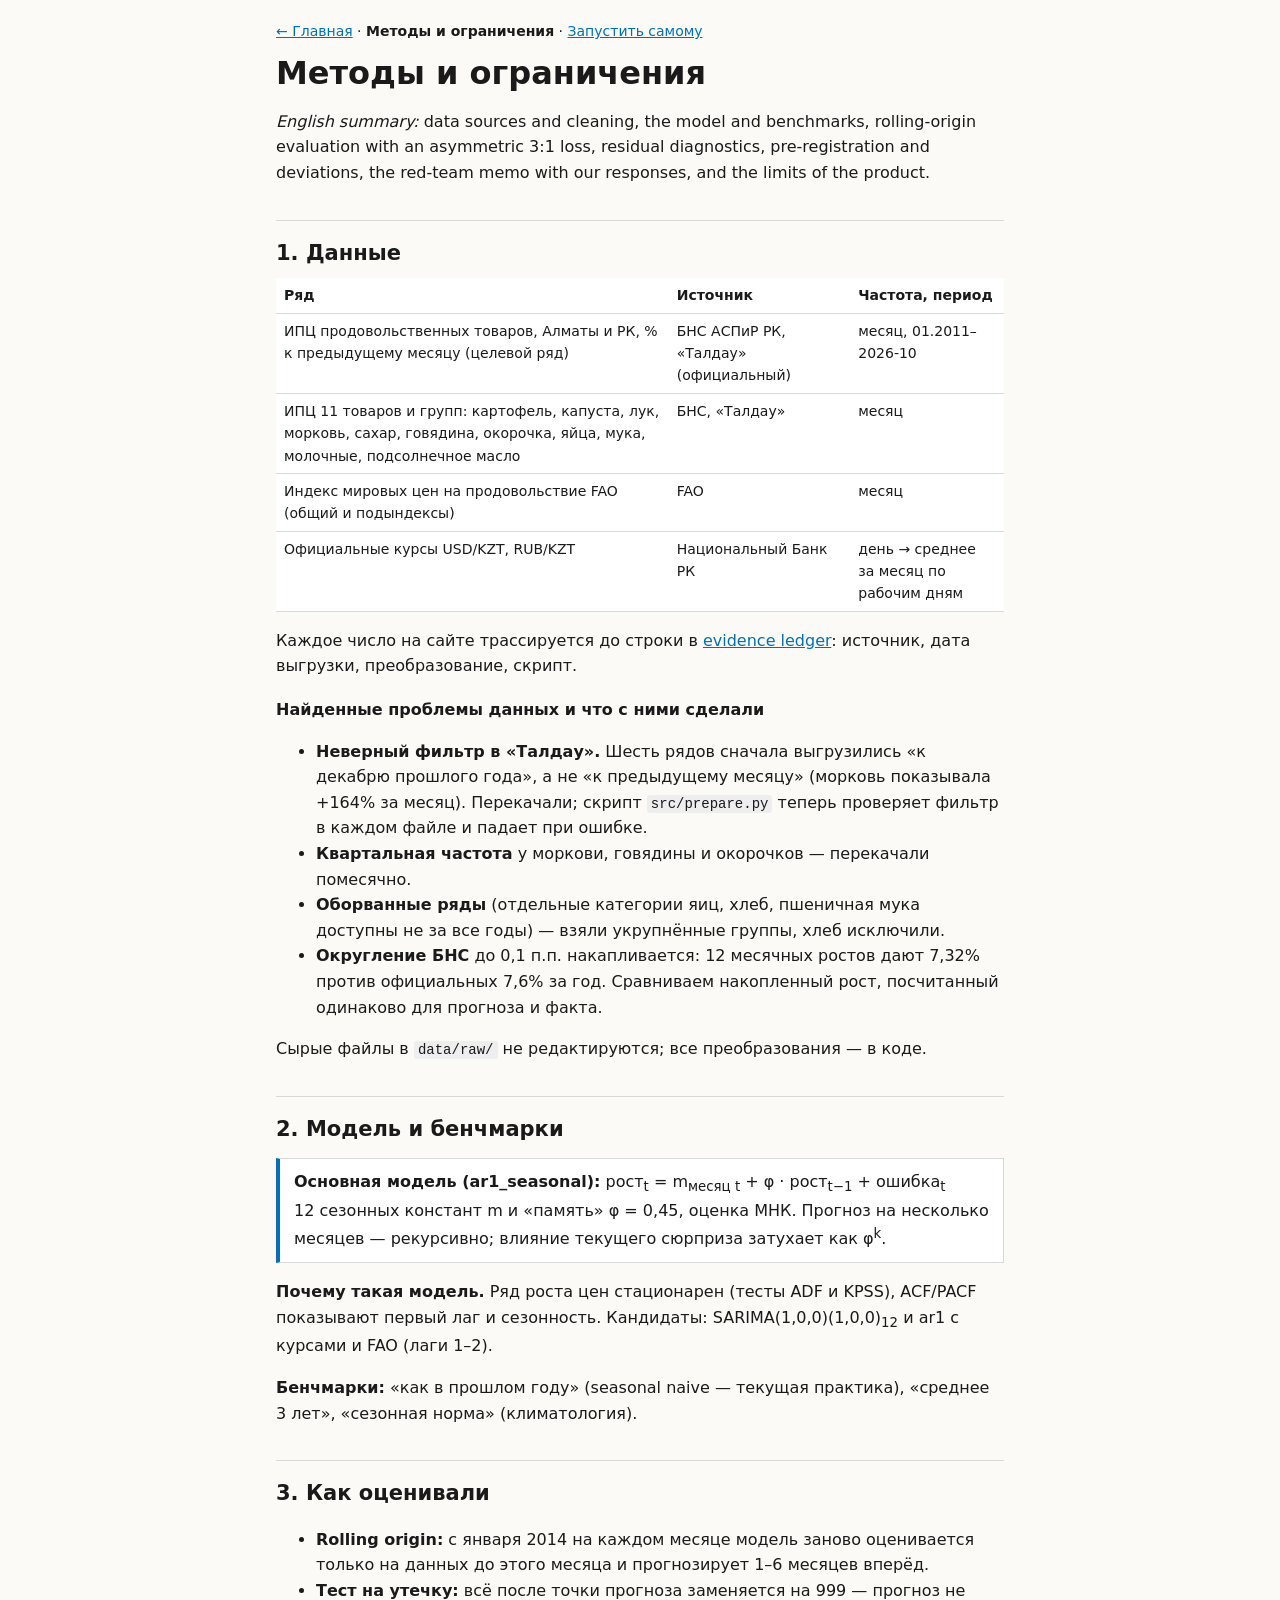
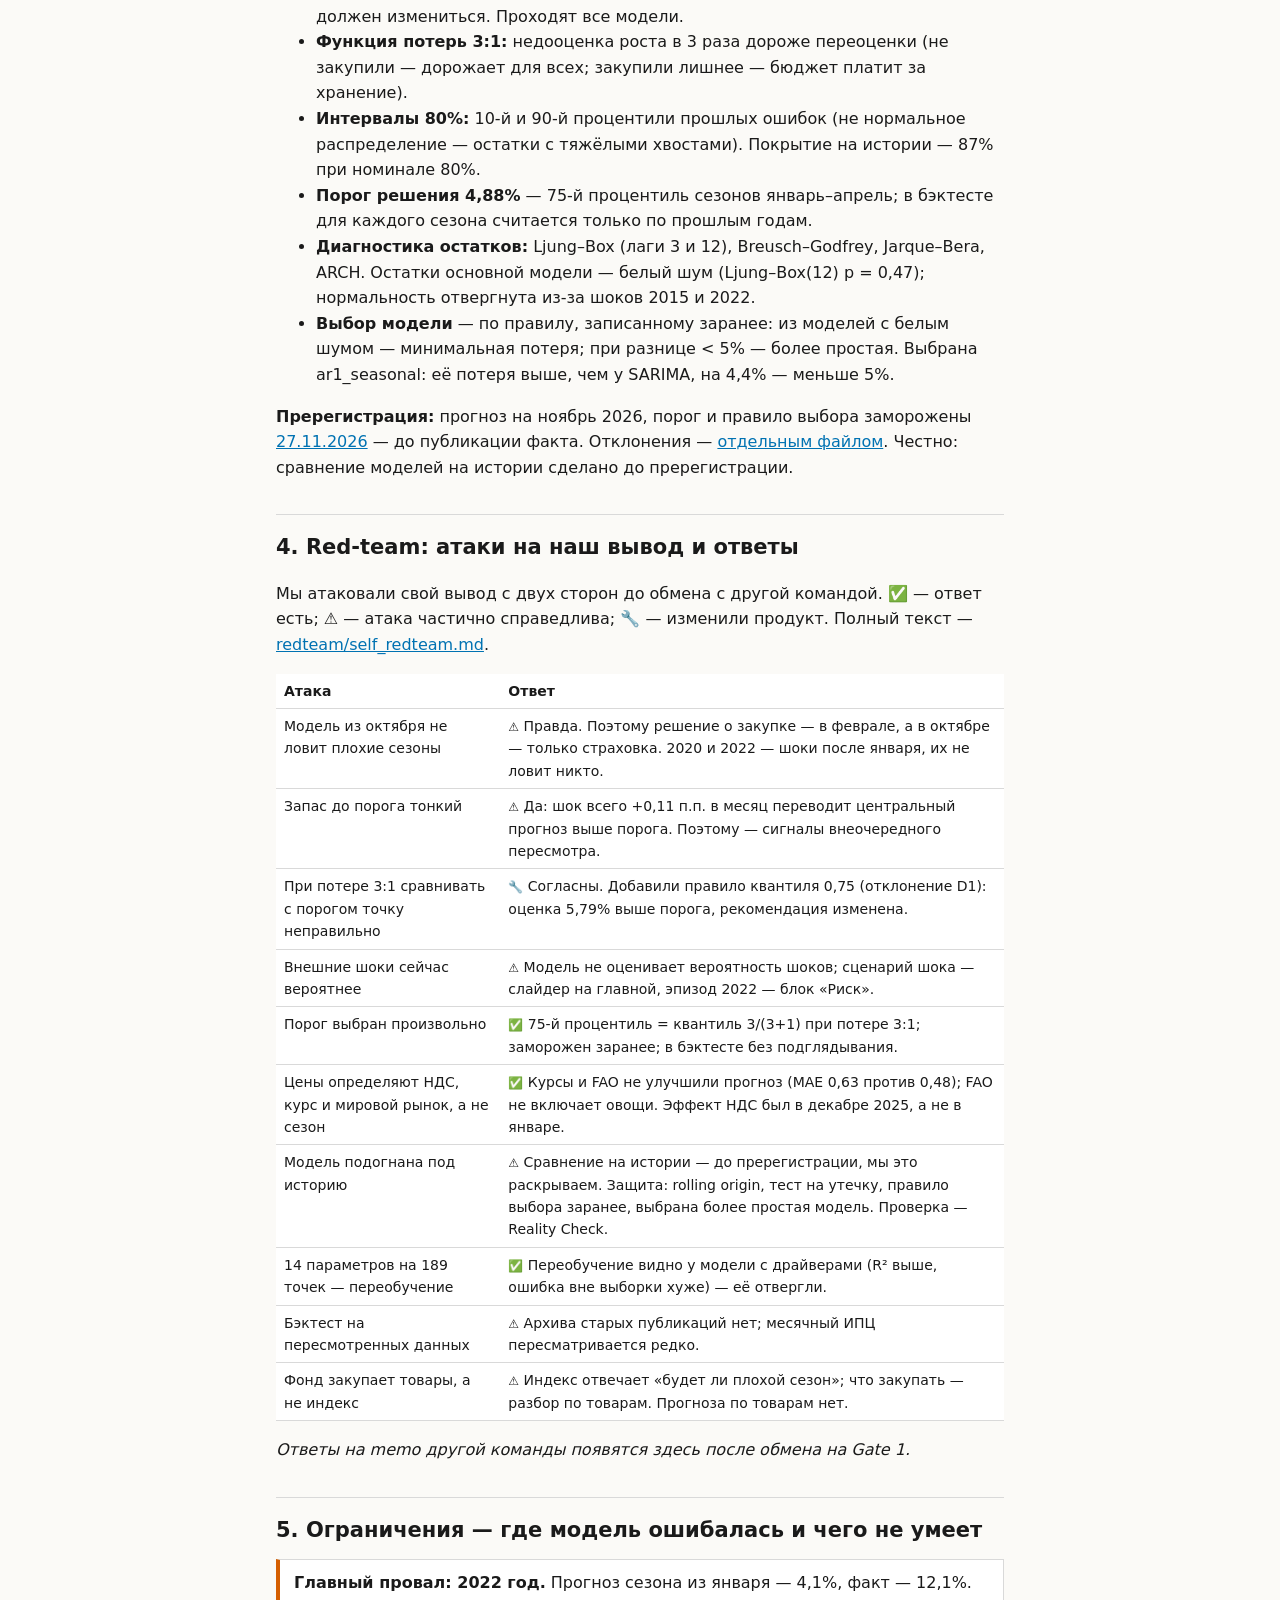
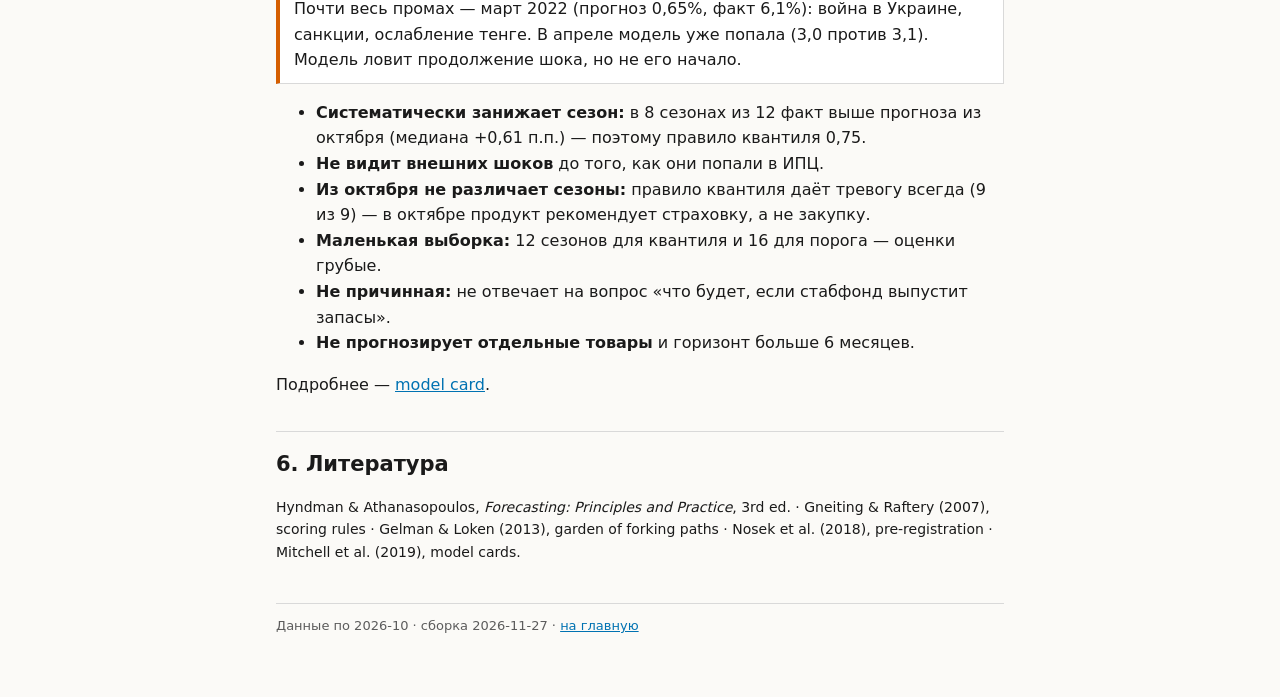
==== site/methods.html @ addb27a6 "Step 20: Methods & limits, Run it yourself, red-team responses on site" ====
<!DOCTYPE html>
<html lang="ru">
<head>
<meta charset="utf-8">
<meta name="viewport" content="width=device-width, initial-scale=1">
<title>Методы и ограничения — The Decision Desk</title>
<style>
  :root{--ink:#1a1a1a;--muted:#5c5c5c;--line:#d9d9d9;--bg:#fbfaf7;--card:#fff;--blue:#0072B2;--orange:#D55E00;--green:#009E73}
  *{box-sizing:border-box}
  body{margin:0;font:16px/1.6 system-ui,-apple-system,"Segoe UI",Roboto,sans-serif;color:var(--ink);background:var(--bg)}
  main{max-width:760px;margin:0 auto;padding:20px 16px 60px}
  nav{font-size:14px;margin-bottom:12px}
  h1{font-size:clamp(24px,5vw,32px);line-height:1.2;margin:6px 0 12px}
  h2{font-size:21px;margin:34px 0 8px;border-top:1px solid var(--line);padding-top:16px}
  h3{font-size:16px;margin:18px 0 4px}
  code{background:#eee;padding:1px 4px;border-radius:3px;font-size:14px}
  .box{background:var(--card);border:1px solid var(--line);border-left:4px solid var(--blue);padding:10px 14px;margin:12px 0}
  .warn{border-left-color:var(--orange)}
  table{border-collapse:collapse;width:100%;font-size:14px;background:var(--card)}
  th,td{border-bottom:1px solid var(--line);padding:6px 8px;text-align:left;vertical-align:top}
  .tblwrap{overflow-x:auto}
  .tag{font-size:12px;font-weight:700;white-space:nowrap}
  a{color:var(--blue)}
  footer{margin-top:40px;border-top:1px solid var(--line);padding-top:12px;font-size:13px;color:var(--muted)}
</style>
</head>
<body>
<main>
<nav><a href="index.html">← Главная</a> · <b>Методы и ограничения</b> · <a href="run.html">Запустить самому</a></nav>
<h1>Методы и ограничения</h1>
<p><i>English summary:</i> data sources and cleaning, the model and benchmarks, rolling-origin evaluation with an asymmetric 3:1 loss, residual diagnostics, pre-registration and deviations, the red-team memo with our responses, and the limits of the product.</p>

<h2>1. Данные</h2>
<div class="tblwrap"><table>
<thead><tr><th>Ряд</th><th>Источник</th><th>Частота, период</th></tr></thead>
<tbody>
<tr><td>ИПЦ продовольственных товаров, Алматы и РК, % к предыдущему месяцу (целевой ряд)</td><td>БНС АСПиР РК, «Талдау» (официальный)</td><td>месяц, 01.2011–<span class="thru">…</span></td></tr>
<tr><td>ИПЦ 11 товаров и групп: картофель, капуста, лук, морковь, сахар, говядина, окорочка, яйца, мука, молочные, подсолнечное масло</td><td>БНС, «Талдау»</td><td>месяц</td></tr>
<tr><td>Индекс мировых цен на продовольствие FAO (общий и подындексы)</td><td>FAO</td><td>месяц</td></tr>
<tr><td>Официальные курсы USD/KZT, RUB/KZT</td><td>Национальный Банк РК</td><td>день → среднее за месяц по рабочим дням</td></tr>
</tbody></table></div>
<p>Каждое число на сайте трассируется до строки в <a href="https://github.com/tasmagambetovamaira-commits/food-risk-almaty/blob/main/ledger/evidence_ledger.csv">evidence ledger</a>: источник, дата выгрузки, преобразование, скрипт.</p>
<h3>Найденные проблемы данных и что с ними сделали</h3>
<ul>
<li><b>Неверный фильтр в «Талдау».</b> Шесть рядов сначала выгрузились «к декабрю прошлого года», а не «к предыдущему месяцу» (морковь показывала +164% за месяц). Перекачали; скрипт <code>src/prepare.py</code> теперь проверяет фильтр в каждом файле и падает при ошибке.</li>
<li><b>Квартальная частота</b> у моркови, говядины и окорочков — перекачали помесячно.</li>
<li><b>Оборванные ряды</b> (отдельные категории яиц, хлеб, пшеничная мука доступны не за все годы) — взяли укрупнённые группы, хлеб исключили.</li>
<li><b>Округление БНС</b> до 0,1 п.п. накапливается: 12 месячных ростов дают 7,32% против официальных 7,6% за год. Сравниваем накопленный рост, посчитанный одинаково для прогноза и факта.</li>
</ul>
<p>Сырые файлы в <code>data/raw/</code> не редактируются; все преобразования — в коде.</p>

<h2>2. Модель и бенчмарки</h2>
<div class="box">
<b>Основная модель (ar1_seasonal):</b> рост<sub>t</sub> = m<sub>месяц t</sub> + φ · рост<sub>t−1</sub> + ошибка<sub>t</sub><br>
12 сезонных констант m и «память» φ = <span id="phi">…</span>, оценка МНК. Прогноз на несколько месяцев — рекурсивно; влияние текущего сюрприза затухает как φ<sup>k</sup>.
</div>
<p><b>Почему такая модель.</b> Ряд роста цен стационарен (тесты ADF и KPSS), ACF/PACF показывают первый лаг и сезонность. Кандидаты: SARIMA(1,0,0)(1,0,0)<sub>12</sub> и ar1 с курсами и FAO (лаги 1–2).</p>
<p><b>Бенчмарки:</b> «как в прошлом году» (seasonal naive — текущая практика), «среднее 3 лет», «сезонная норма» (климатология).</p>

<h2>3. Как оценивали</h2>
<ul>
<li><b>Rolling origin:</b> с января 2014 на каждом месяце модель заново оценивается только на данных до этого месяца и прогнозирует 1–6 месяцев вперёд.</li>
<li><b>Тест на утечку:</b> всё после точки прогноза заменяется на 999 — прогноз не должен измениться. Проходят все модели.</li>
<li><b>Функция потерь 3:1:</b> недооценка роста в 3 раза дороже переоценки (не закупили — дорожает для всех; закупили лишнее — бюджет платит за хранение).</li>
<li><b>Интервалы 80%:</b> 10-й и 90-й процентили прошлых ошибок (не нормальное распределение — остатки с тяжёлыми хвостами). Покрытие на истории — <span id="cov">…</span>.</li>
<li><b>Порог решения 4,88%</b> — 75-й процентиль сезонов январь–апрель; в бэктесте для каждого сезона считается только по прошлым годам.</li>
<li><b>Диагностика остатков:</b> Ljung–Box (лаги 3 и 12), Breusch–Godfrey, Jarque–Bera, ARCH. Остатки основной модели — белый шум (Ljung–Box(12) p = 0,47); нормальность отвергнута из-за шоков 2015 и 2022.</li>
<li><b>Выбор модели</b> — по правилу, записанному заранее: из моделей с белым шумом — минимальная потеря; при разнице &lt; 5% — более простая. Выбрана ar1_seasonal: её потеря выше, чем у SARIMA, на 4,4% — меньше 5%.</li>
</ul>
<p><b>Пререгистрация:</b> прогноз на ноябрь 2026, порог и правило выбора заморожены <a href="https://github.com/tasmagambetovamaira-commits/food-risk-almaty/blob/main/prereg/prereg.md">27.11.2026</a> — до публикации факта. Отклонения — <a href="https://github.com/tasmagambetovamaira-commits/food-risk-almaty/blob/main/prereg/deviations.md">отдельным файлом</a>. Честно: сравнение моделей на истории сделано до пререгистрации.</p>

<h2>4. Red-team: атаки на наш вывод и ответы</h2>
<p>Мы атаковали свой вывод с двух сторон до обмена с другой командой. ✅ — ответ есть; ⚠️ — атака частично справедлива; 🔧 — изменили продукт. Полный текст — <a href="https://github.com/tasmagambetovamaira-commits/food-risk-almaty/blob/main/redteam/self_redteam.md">redteam/self_redteam.md</a>.</p>
<div class="tblwrap"><table>
<thead><tr><th>Атака</th><th>Ответ</th></tr></thead>
<tbody>
<tr><td>Модель из октября не ловит плохие сезоны</td><td><span class="tag">⚠️</span> Правда. Поэтому решение о закупке — в феврале, а в октябре — только страховка. 2020 и 2022 — шоки после января, их не ловит никто.</td></tr>
<tr><td>Запас до порога тонкий</td><td><span class="tag">⚠️</span> Да: шок всего +0,11 п.п. в месяц переводит центральный прогноз выше порога. Поэтому — сигналы внеочередного пересмотра.</td></tr>
<tr><td>При потере 3:1 сравнивать с порогом точку неправильно</td><td><span class="tag">🔧</span> Согласны. Добавили правило квантиля 0,75 (отклонение D1): оценка <span id="q75">…</span> выше порога, рекомендация изменена.</td></tr>
<tr><td>Внешние шоки сейчас вероятнее</td><td><span class="tag">⚠️</span> Модель не оценивает вероятность шоков; сценарий шока — слайдер на главной, эпизод 2022 — блок «Риск».</td></tr>
<tr><td>Порог выбран произвольно</td><td><span class="tag">✅</span> 75-й процентиль = квантиль 3/(3+1) при потере 3:1; заморожен заранее; в бэктесте без подглядывания.</td></tr>
<tr><td>Цены определяют НДС, курс и мировой рынок, а не сезон</td><td><span class="tag">✅</span> Курсы и FAO не улучшили прогноз (MAE 0,63 против 0,48); FAO не включает овощи. Эффект НДС был в декабре 2025, а не в январе.</td></tr>
<tr><td>Модель подогнана под историю</td><td><span class="tag">⚠️</span> Сравнение на истории — до пререгистрации, мы это раскрываем. Защита: rolling origin, тест на утечку, правило выбора заранее, выбрана более простая модель. Проверка — Reality Check.</td></tr>
<tr><td>14 параметров на 189 точек — переобучение</td><td><span class="tag">✅</span> Переобучение видно у модели с драйверами (R² выше, ошибка вне выборки хуже) — её отвергли.</td></tr>
<tr><td>Бэктест на пересмотренных данных</td><td><span class="tag">⚠️</span> Архива старых публикаций нет; месячный ИПЦ пересматривается редко.</td></tr>
<tr><td>Фонд закупает товары, а не индекс</td><td><span class="tag">⚠️</span> Индекс отвечает «будет ли плохой сезон»; что закупать — разбор по товарам. Прогноза по товарам нет.</td></tr>
</tbody></table></div>
<p id="rtOther"><i>Ответы на memo другой команды появятся здесь после обмена на Gate 1.</i></p>

<h2>5. Ограничения — где модель ошибалась и чего не умеет</h2>
<div class="box warn">
<b>Главный провал: 2022 год.</b> Прогноз сезона из января — 4,1%, факт — 12,1%. Почти весь промах — март 2022 (прогноз 0,65%, факт 6,1%): война в Украине, санкции, ослабление тенге. В апреле модель уже попала (3,0 против 3,1). Модель ловит продолжение шока, но не его начало.
</div>
<ul>
<li><b>Систематически занижает сезон:</b> в 8 сезонах из 12 факт выше прогноза из октября (медиана +0,61 п.п.) — поэтому правило квантиля 0,75.</li>
<li><b>Не видит внешних шоков</b> до того, как они попали в ИПЦ.</li>
<li><b>Из октября не различает сезоны:</b> правило квантиля даёт тревогу всегда (9 из 9) — в октябре продукт рекомендует страховку, а не закупку.</li>
<li><b>Маленькая выборка:</b> 12 сезонов для квантиля и 16 для порога — оценки грубые.</li>
<li><b>Не причинная:</b> не отвечает на вопрос «что будет, если стабфонд выпустит запасы».</li>
<li><b>Не прогнозирует отдельные товары</b> и горизонт больше 6 месяцев.</li>
</ul>
<p>Подробнее — <a href="https://github.com/tasmagambetovamaira-commits/food-risk-almaty/blob/main/model/model_card.md">model card</a>.</p>

<h2>6. Литература</h2>
<p style="font-size:14px">Hyndman & Athanasopoulos, <i>Forecasting: Principles and Practice</i>, 3rd ed. · Gneiting & Raftery (2007), scoring rules · Gelman & Loken (2013), garden of forking paths · Nosek et al. (2018), pre-registration · Mitchell et al. (2019), model cards.</p>

<footer>Данные по <span class="thru">…</span> · сборка <span id="built">…</span> · <a href="index.html">на главную</a></footer>
</main>
<script src="artifact.js"></script>
<script>
const f = (x, d=2) => x.toFixed(d).replace(".", ",");
const load = window.ARTIFACT ? Promise.resolve(window.ARTIFACT) : fetch("../model/artifact.json").then(r => r.json());
load.then(A => {
  document.querySelectorAll(".thru").forEach(e => e.textContent = A.meta.data_through);
  document.getElementById("built").textContent = A.meta.built;
  document.getElementById("phi").textContent = f(A.model.phi);
  document.getElementById("q75").textContent = f(A.decision.janapr_q75) + "%";
  const q = A.quality_h1.find(m => m.model === "ar1_seasonal");
  document.getElementById("cov").textContent = f(q.coverage80 * 100, 0) + "% при номинале 80%";
}).catch(() => {});
</script>
</body>
</html>
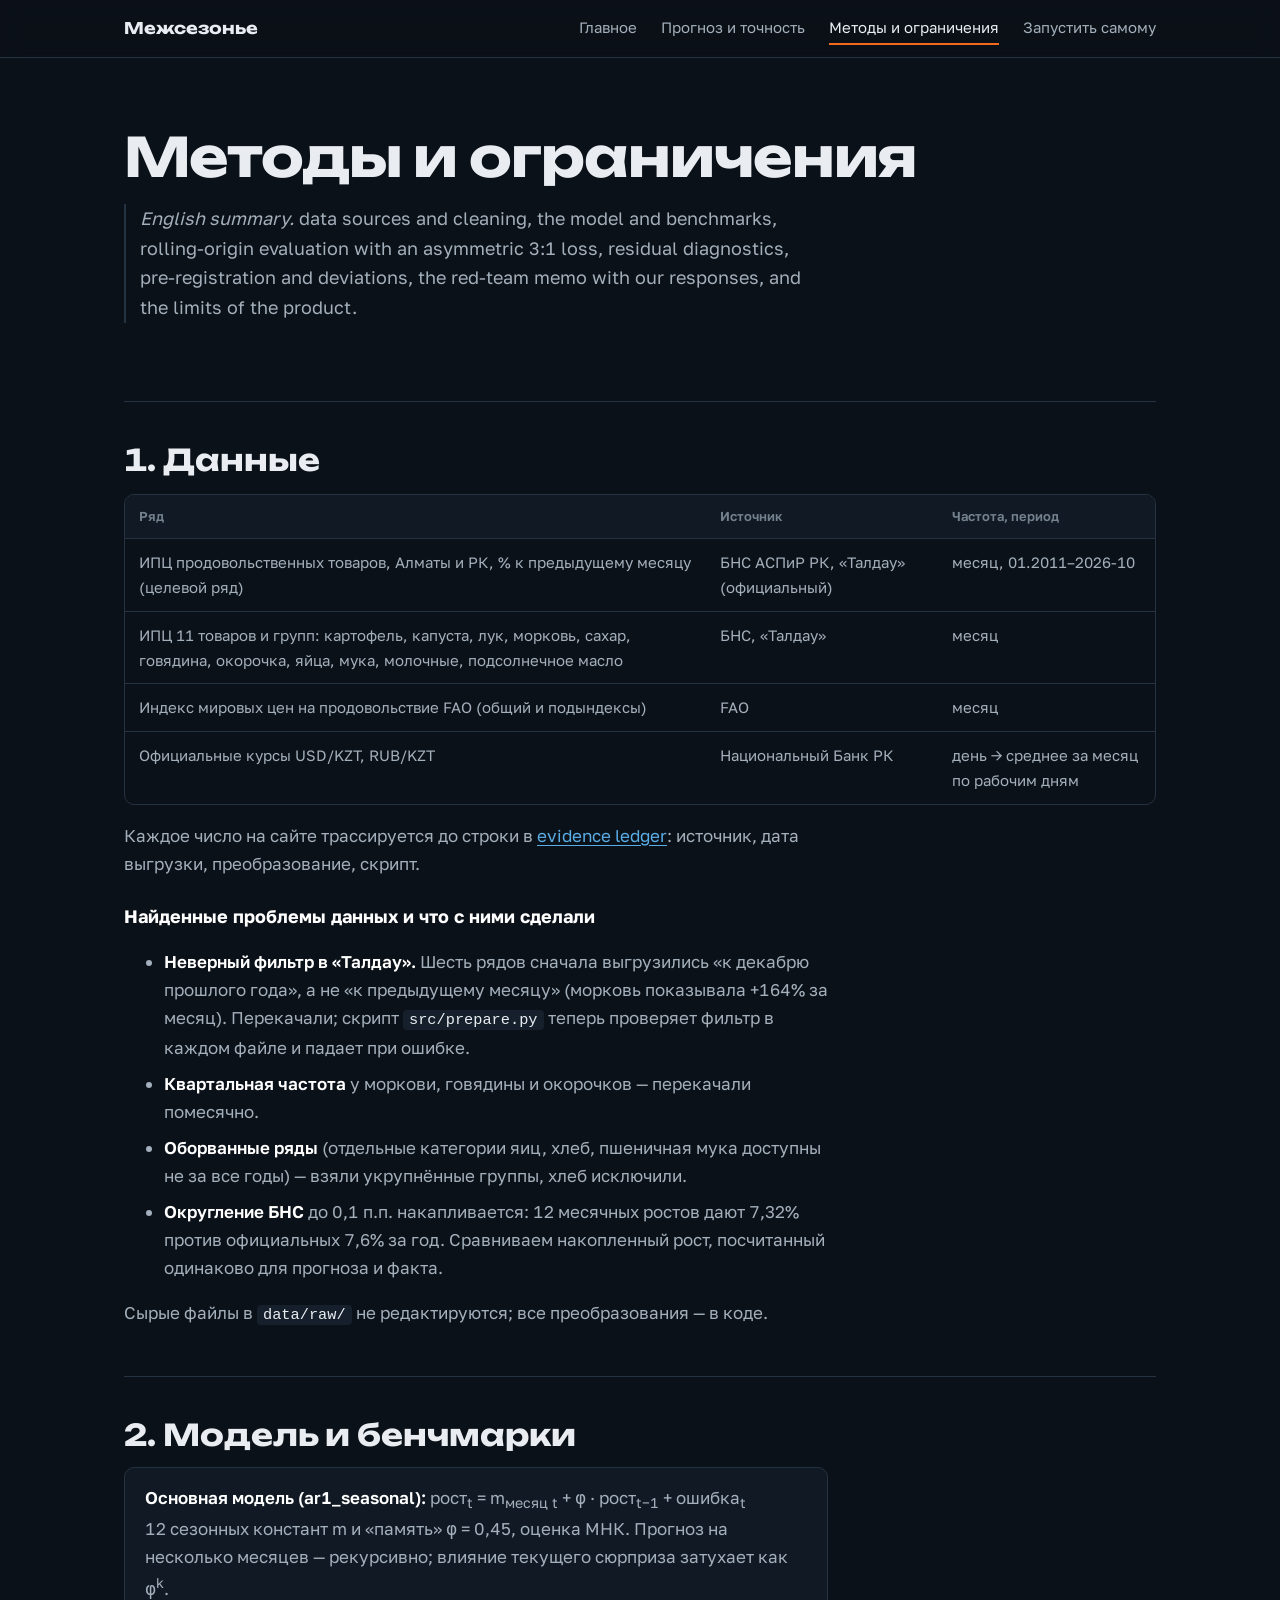
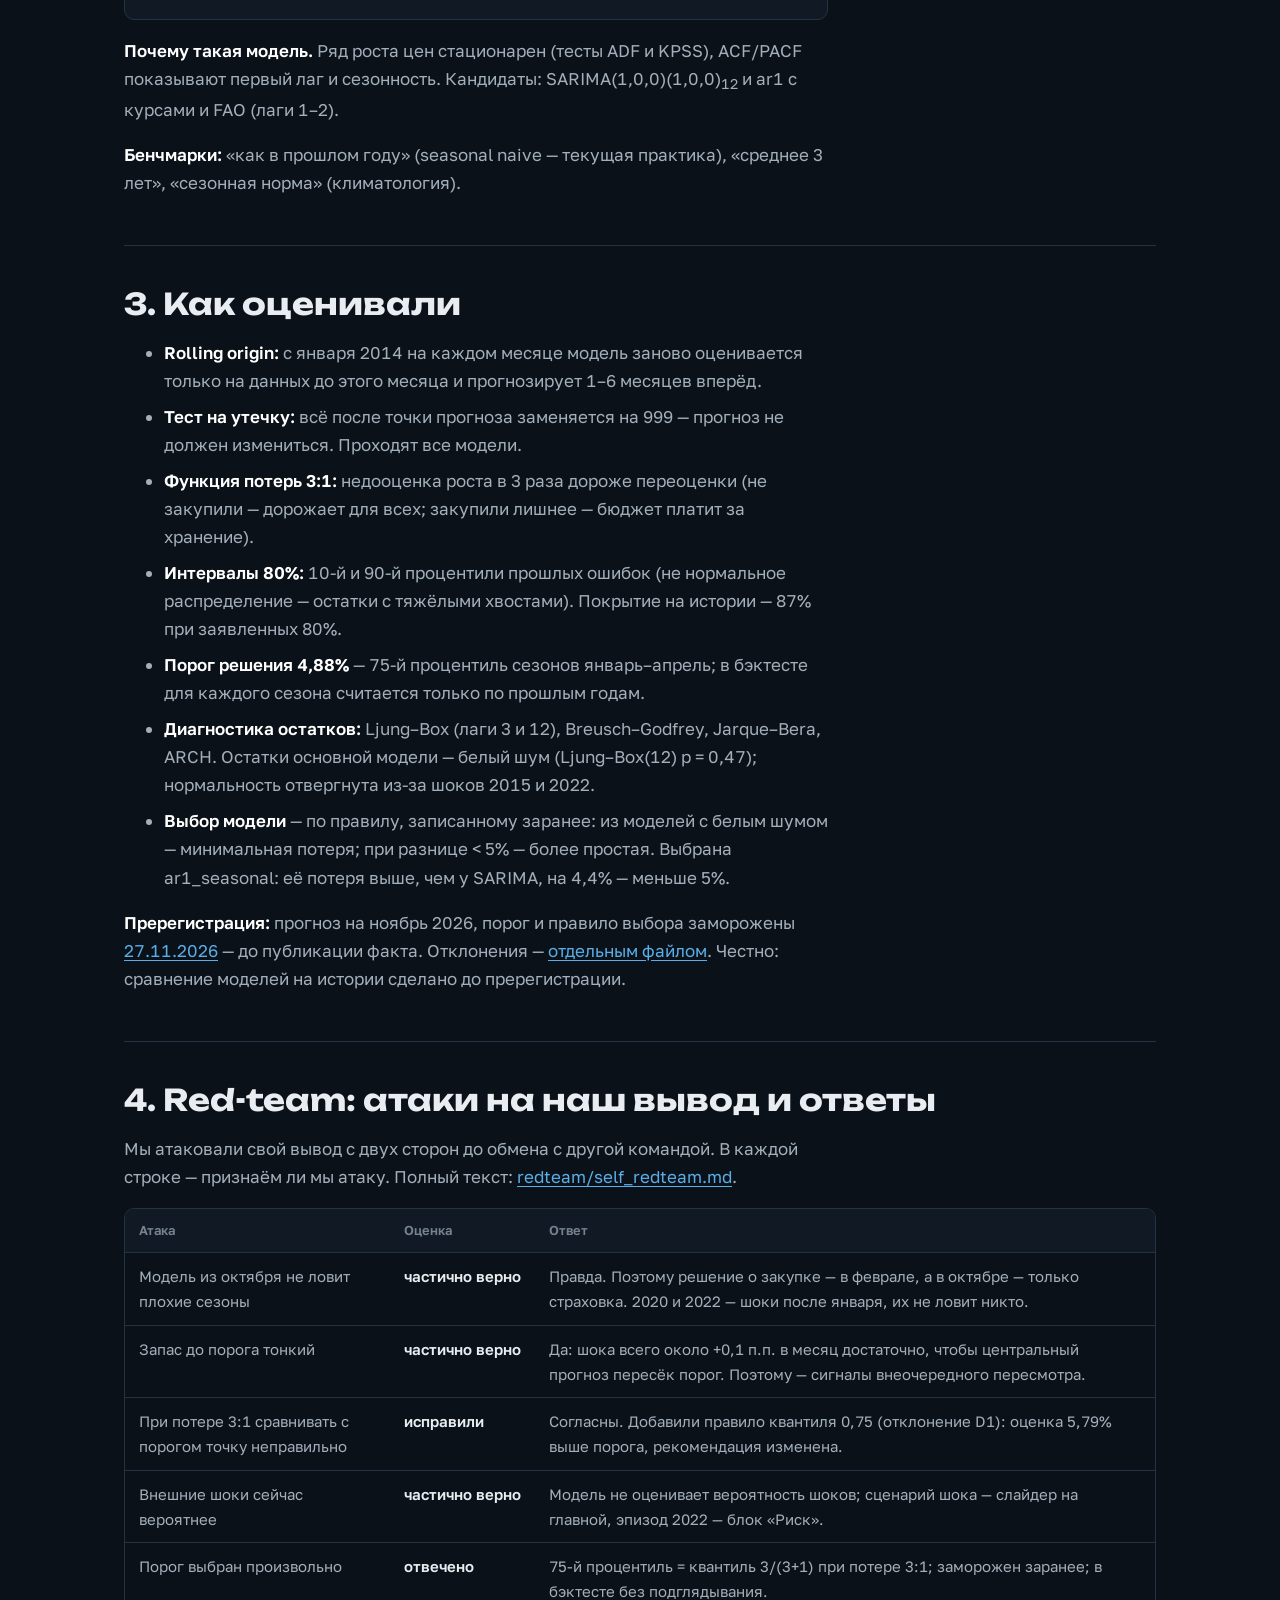
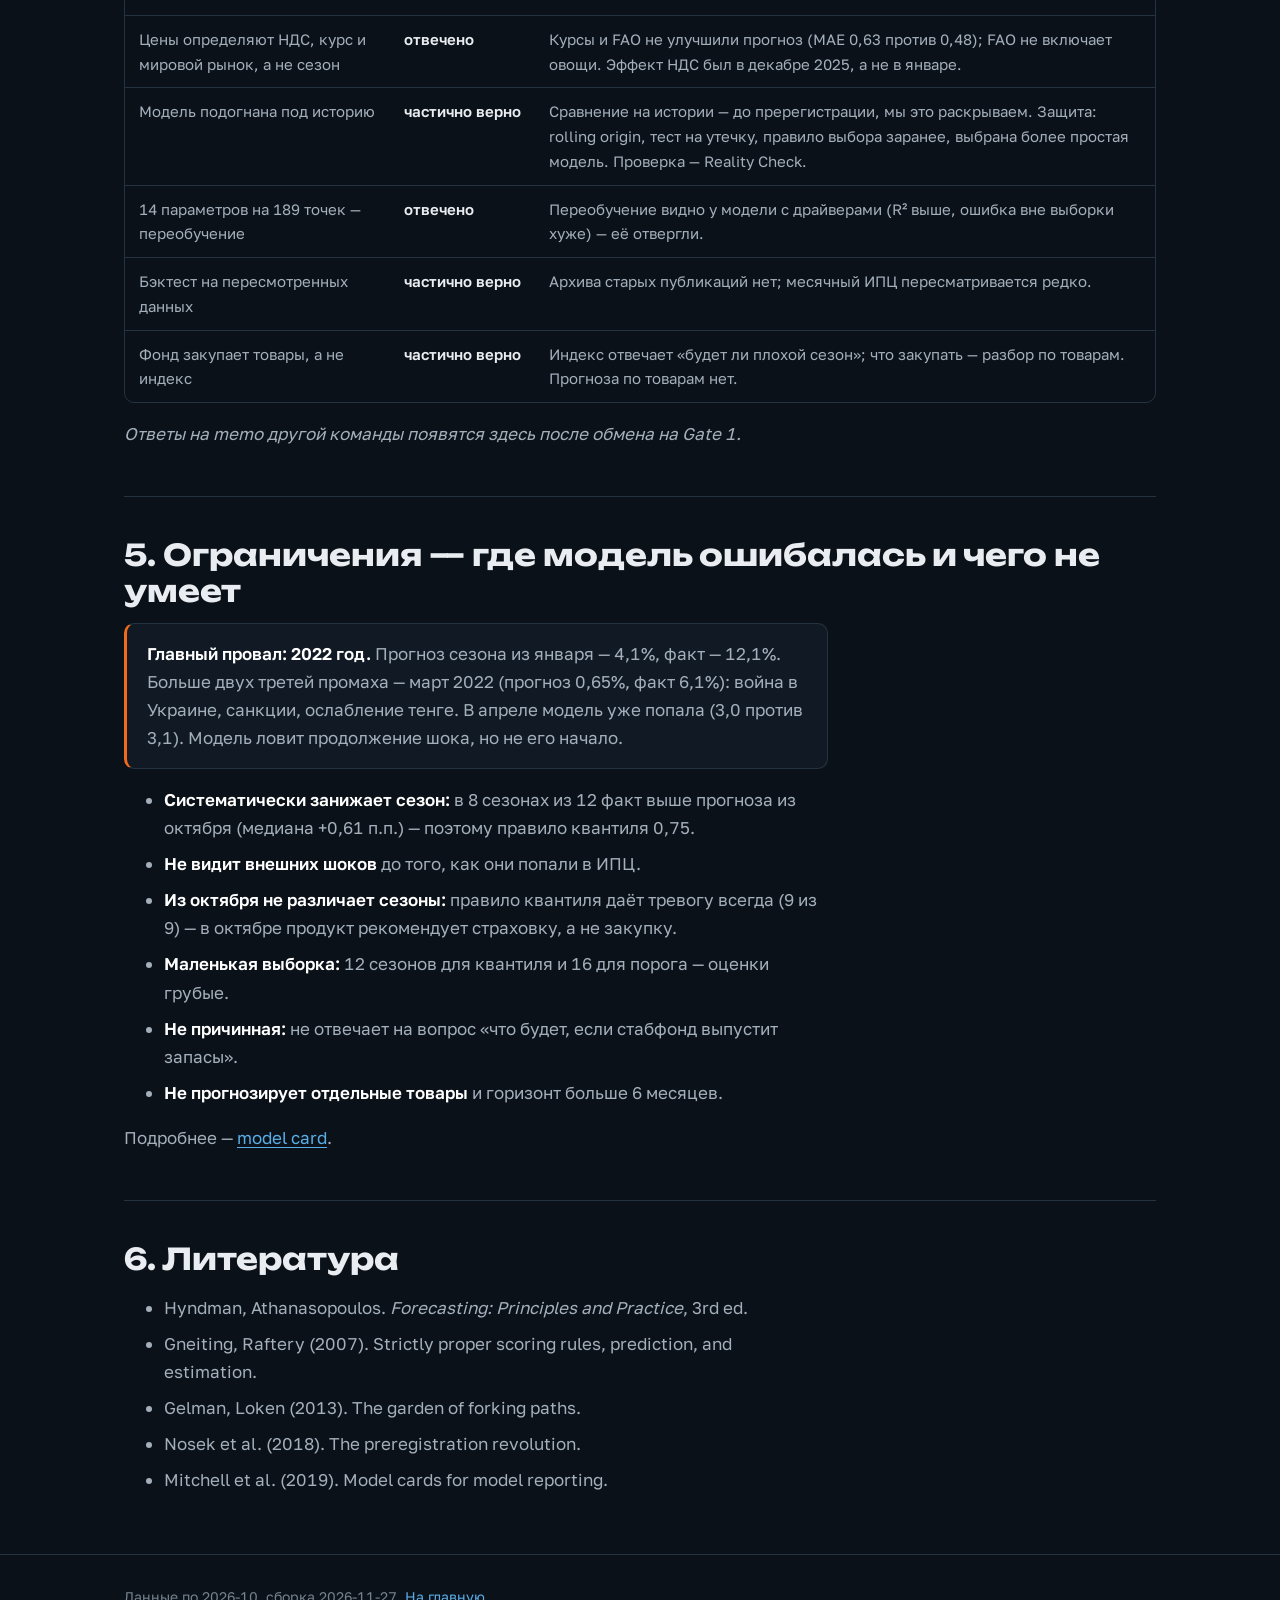
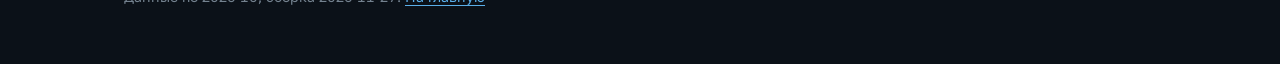
==== commit e145883d: "Site redesign: dark cinematic style, sticky scrollytelling chart" ====
--- a/site/methods.html
+++ b/site/methods.html
@@ -3,35 +3,28 @@
 <head>
 <meta charset="utf-8">
 <meta name="viewport" content="width=device-width, initial-scale=1">
-<title>Методы и ограничения — The Decision Desk</title>
-<style>
-  :root{--ink:#1a1a1a;--muted:#5c5c5c;--line:#d9d9d9;--bg:#fbfaf7;--card:#fff;--blue:#0072B2;--orange:#D55E00;--green:#009E73}
-  *{box-sizing:border-box}
-  body{margin:0;font:16px/1.6 system-ui,-apple-system,"Segoe UI",Roboto,sans-serif;color:var(--ink);background:var(--bg)}
-  main{max-width:760px;margin:0 auto;padding:20px 16px 60px}
-  nav{font-size:14px;margin-bottom:12px}
-  h1{font-size:clamp(24px,5vw,32px);line-height:1.2;margin:6px 0 12px}
-  h2{font-size:21px;margin:34px 0 8px;border-top:1px solid var(--line);padding-top:16px}
-  h3{font-size:16px;margin:18px 0 4px}
-  code{background:#eee;padding:1px 4px;border-radius:3px;font-size:14px}
-  .box{background:var(--card);border:1px solid var(--line);border-left:4px solid var(--blue);padding:10px 14px;margin:12px 0}
-  .warn{border-left-color:var(--orange)}
-  table{border-collapse:collapse;width:100%;font-size:14px;background:var(--card)}
-  th,td{border-bottom:1px solid var(--line);padding:6px 8px;text-align:left;vertical-align:top}
-  .tblwrap{overflow-x:auto}
-  .tag{font-size:12px;font-weight:700;white-space:nowrap}
-  a{color:var(--blue)}
-  footer{margin-top:40px;border-top:1px solid var(--line);padding-top:12px;font-size:13px;color:var(--muted)}
-</style>
+<title>Методы и ограничения — Межсезонье</title>
+<link rel="icon" href="data:,">
+<link rel="stylesheet" href="style.css">
 </head>
 <body>
-<main>
-<nav><a href="index.html">← Главная</a> · <b>Методы и ограничения</b> · <a href="run.html">Запустить самому</a></nav>
+<nav class="site-nav" aria-label="Разделы сайта">
+  <div class="wrap">
+    <a class="brand" href="index.html">Межсезонье</a>
+    <a class="nav" href="index.html">Главное</a>
+    <a class="nav" href="forecast.html">Прогноз и точность</a>
+    <a class="nav" href="methods.html" aria-current="page">Методы и ограничения</a>
+    <a class="nav" href="run.html">Запустить самому</a>
+  </div>
+</nav>
+<main class="wrap doc">
+<header class="page-head">
 <h1>Методы и ограничения</h1>
-<p><i>English summary:</i> data sources and cleaning, the model and benchmarks, rolling-origin evaluation with an asymmetric 3:1 loss, residual diagnostics, pre-registration and deviations, the red-team memo with our responses, and the limits of the product.</p>
+<p class="en"><i>English summary.</i> data sources and cleaning, the model and benchmarks, rolling-origin evaluation with an asymmetric 3:1 loss, residual diagnostics, pre-registration and deviations, the red-team memo with our responses, and the limits of the product.</p>
+</header>
 
 <h2>1. Данные</h2>
-<div class="tblwrap"><table>
+<div class="table-wrap"><table class="text">
 <thead><tr><th>Ряд</th><th>Источник</th><th>Частота, период</th></tr></thead>
 <tbody>
 <tr><td>ИПЦ продовольственных товаров, Алматы и РК, % к предыдущему месяцу (целевой ряд)</td><td>БНС АСПиР РК, «Талдау» (официальный)</td><td>месяц, 01.2011–<span class="thru">…</span></td></tr>
@@ -70,26 +63,26 @@
 <p><b>Пререгистрация:</b> прогноз на ноябрь 2026, порог и правило выбора заморожены <a href="https://github.com/tasmagambetovamaira-commits/food-risk-almaty/blob/main/prereg/prereg.md">27.11.2026</a> — до публикации факта. Отклонения — <a href="https://github.com/tasmagambetovamaira-commits/food-risk-almaty/blob/main/prereg/deviations.md">отдельным файлом</a>. Честно: сравнение моделей на истории сделано до пререгистрации.</p>
 
 <h2>4. Red-team: атаки на наш вывод и ответы</h2>
-<p>Мы атаковали свой вывод с двух сторон до обмена с другой командой. ✅ — ответ есть; ⚠️ — атака частично справедлива; 🔧 — изменили продукт. Полный текст — <a href="https://github.com/tasmagambetovamaira-commits/food-risk-almaty/blob/main/redteam/self_redteam.md">redteam/self_redteam.md</a>.</p>
-<div class="tblwrap"><table>
-<thead><tr><th>Атака</th><th>Ответ</th></tr></thead>
+<p>Мы атаковали свой вывод с двух сторон до обмена с другой командой. В каждой строке — признаём ли мы атаку. Полный текст: <a href="https://github.com/tasmagambetovamaira-commits/food-risk-almaty/blob/main/redteam/self_redteam.md">redteam/self_redteam.md</a>.</p>
+<div class="table-wrap"><table class="text">
+<thead><tr><th>Атака</th><th>Оценка</th><th>Ответ</th></tr></thead>
 <tbody>
-<tr><td>Модель из октября не ловит плохие сезоны</td><td><span class="tag">⚠️</span> Правда. Поэтому решение о закупке — в феврале, а в октябре — только страховка. 2020 и 2022 — шоки после января, их не ловит никто.</td></tr>
-<tr><td>Запас до порога тонкий</td><td><span class="tag">⚠️</span> Да: шок всего +0,11 п.п. в месяц переводит центральный прогноз выше порога. Поэтому — сигналы внеочередного пересмотра.</td></tr>
-<tr><td>При потере 3:1 сравнивать с порогом точку неправильно</td><td><span class="tag">🔧</span> Согласны. Добавили правило квантиля 0,75 (отклонение D1): оценка <span id="q75">…</span> выше порога, рекомендация изменена.</td></tr>
-<tr><td>Внешние шоки сейчас вероятнее</td><td><span class="tag">⚠️</span> Модель не оценивает вероятность шоков; сценарий шока — слайдер на главной, эпизод 2022 — блок «Риск».</td></tr>
-<tr><td>Порог выбран произвольно</td><td><span class="tag">✅</span> 75-й процентиль = квантиль 3/(3+1) при потере 3:1; заморожен заранее; в бэктесте без подглядывания.</td></tr>
-<tr><td>Цены определяют НДС, курс и мировой рынок, а не сезон</td><td><span class="tag">✅</span> Курсы и FAO не улучшили прогноз (MAE 0,63 против 0,48); FAO не включает овощи. Эффект НДС был в декабре 2025, а не в январе.</td></tr>
-<tr><td>Модель подогнана под историю</td><td><span class="tag">⚠️</span> Сравнение на истории — до пререгистрации, мы это раскрываем. Защита: rolling origin, тест на утечку, правило выбора заранее, выбрана более простая модель. Проверка — Reality Check.</td></tr>
-<tr><td>14 параметров на 189 точек — переобучение</td><td><span class="tag">✅</span> Переобучение видно у модели с драйверами (R² выше, ошибка вне выборки хуже) — её отвергли.</td></tr>
-<tr><td>Бэктест на пересмотренных данных</td><td><span class="tag">⚠️</span> Архива старых публикаций нет; месячный ИПЦ пересматривается редко.</td></tr>
-<tr><td>Фонд закупает товары, а не индекс</td><td><span class="tag">⚠️</span> Индекс отвечает «будет ли плохой сезон»; что закупать — разбор по товарам. Прогноза по товарам нет.</td></tr>
+<tr><td>Модель из октября не ловит плохие сезоны</td><td class="tag">частично верно</td><td>Правда. Поэтому решение о закупке — в феврале, а в октябре — только страховка. 2020 и 2022 — шоки после января, их не ловит никто.</td></tr>
+<tr><td>Запас до порога тонкий</td><td class="tag">частично верно</td><td>Да: шока всего около +0,1 п.п. в месяц достаточно, чтобы центральный прогноз пересёк порог. Поэтому — сигналы внеочередного пересмотра.</td></tr>
+<tr><td>При потере 3:1 сравнивать с порогом точку неправильно</td><td class="tag">исправили</td><td>Согласны. Добавили правило квантиля 0,75 (отклонение D1): оценка <span id="q75">…</span> выше порога, рекомендация изменена.</td></tr>
+<tr><td>Внешние шоки сейчас вероятнее</td><td class="tag">частично верно</td><td>Модель не оценивает вероятность шоков; сценарий шока — слайдер на главной, эпизод 2022 — блок «Риск».</td></tr>
+<tr><td>Порог выбран произвольно</td><td class="tag">отвечено</td><td>75-й процентиль = квантиль 3/(3+1) при потере 3:1; заморожен заранее; в бэктесте без подглядывания.</td></tr>
+<tr><td>Цены определяют НДС, курс и мировой рынок, а не сезон</td><td class="tag">отвечено</td><td>Курсы и FAO не улучшили прогноз (MAE 0,63 против 0,48); FAO не включает овощи. Эффект НДС был в декабре 2025, а не в январе.</td></tr>
+<tr><td>Модель подогнана под историю</td><td class="tag">частично верно</td><td>Сравнение на истории — до пререгистрации, мы это раскрываем. Защита: rolling origin, тест на утечку, правило выбора заранее, выбрана более простая модель. Проверка — Reality Check.</td></tr>
+<tr><td>14 параметров на 189 точек — переобучение</td><td class="tag">отвечено</td><td>Переобучение видно у модели с драйверами (R² выше, ошибка вне выборки хуже) — её отвергли.</td></tr>
+<tr><td>Бэктест на пересмотренных данных</td><td class="tag">частично верно</td><td>Архива старых публикаций нет; месячный ИПЦ пересматривается редко.</td></tr>
+<tr><td>Фонд закупает товары, а не индекс</td><td class="tag">частично верно</td><td>Индекс отвечает «будет ли плохой сезон»; что закупать — разбор по товарам. Прогноза по товарам нет.</td></tr>
 </tbody></table></div>
 <p id="rtOther"><i>Ответы на memo другой команды появятся здесь после обмена на Gate 1.</i></p>
 
 <h2>5. Ограничения — где модель ошибалась и чего не умеет</h2>
 <div class="box warn">
-<b>Главный провал: 2022 год.</b> Прогноз сезона из января — 4,1%, факт — 12,1%. Почти весь промах — март 2022 (прогноз 0,65%, факт 6,1%): война в Украине, санкции, ослабление тенге. В апреле модель уже попала (3,0 против 3,1). Модель ловит продолжение шока, но не его начало.
+<b>Главный провал: 2022 год.</b> Прогноз сезона из января — 4,1%, факт — 12,1%. Больше двух третей промаха — март 2022 (прогноз 0,65%, факт 6,1%): война в Украине, санкции, ослабление тенге. В апреле модель уже попала (3,0 против 3,1). Модель ловит продолжение шока, но не его начало.
 </div>
 <ul>
 <li><b>Систематически занижает сезон:</b> в 8 сезонах из 12 факт выше прогноза из октября (медиана +0,61 п.п.) — поэтому правило квантиля 0,75.</li>
@@ -102,22 +95,27 @@
 <p>Подробнее — <a href="https://github.com/tasmagambetovamaira-commits/food-risk-almaty/blob/main/model/model_card.md">model card</a>.</p>
 
 <h2>6. Литература</h2>
-<p style="font-size:14px">Hyndman & Athanasopoulos, <i>Forecasting: Principles and Practice</i>, 3rd ed. · Gneiting & Raftery (2007), scoring rules · Gelman & Loken (2013), garden of forking paths · Nosek et al. (2018), pre-registration · Mitchell et al. (2019), model cards.</p>
+<ul>
+<li>Hyndman, Athanasopoulos. <i>Forecasting: Principles and Practice</i>, 3rd ed.</li>
+<li>Gneiting, Raftery (2007). Strictly proper scoring rules, prediction, and estimation.</li>
+<li>Gelman, Loken (2013). The garden of forking paths.</li>
+<li>Nosek et al. (2018). The preregistration revolution.</li>
+<li>Mitchell et al. (2019). Model cards for model reporting.</li>
+</ul>
 
-<footer>Данные по <span class="thru">…</span> · сборка <span id="built">…</span> · <a href="index.html">на главную</a></footer>
 </main>
+<footer class="site-foot"><div class="wrap"><p>Данные по <span class="v-thru">…</span>, сборка <span class="v-built">…</span>. <a href="index.html">На главную</a></p></div></footer>
 <script src="artifact.js"></script>
+<script src="app.js"></script>
 <script>
-const f = (x, d=2) => x.toFixed(d).replace(".", ",");
-const load = window.ARTIFACT ? Promise.resolve(window.ARTIFACT) : fetch("../model/artifact.json").then(r => r.json());
-load.then(A => {
-  document.querySelectorAll(".thru").forEach(e => e.textContent = A.meta.data_through);
-  document.getElementById("built").textContent = A.meta.built;
-  document.getElementById("phi").textContent = f(A.model.phi);
-  document.getElementById("q75").textContent = f(A.decision.janapr_q75) + "%";
+loadArtifact().then(A => {
+  document.querySelectorAll(".thru,.v-thru").forEach(e => e.textContent = A.meta.data_through);
+  putAll("v-built", A.meta.built);
+  put("phi", num(A.model.phi, 2));
+  put("q75", pct(A.decision.janapr_q75, 2));
   const q = A.quality_h1.find(m => m.model === "ar1_seasonal");
-  document.getElementById("cov").textContent = f(q.coverage80 * 100, 0) + "% при номинале 80%";
-}).catch(() => {});
+  put("cov", Math.round(q.coverage80 * 100) + "% при заявленных 80%");
+}).catch(showLoadError);
 </script>
 </body>
 </html>
--- a/site/style.css
+++ b/site/style.css
@@ -0,0 +1,199 @@
+/* Межсезонье — тёмная тема «кино на данных».
+   Фон — зимнее ночное небо над Алматы; единственный тёплый акцент — морковный (риск).
+   Пара оранжевый/синий различима при всех типах дальтонизма. */
+@import url("https://fonts.googleapis.com/css2?family=Golos+Text:wght@400;500;600;700&family=Unbounded:wght@500;700;800&display=swap");
+
+:root{
+  --night:#0B1118;
+  --night-2:#111A24;
+  --panel:#15202C;
+  --line:#243241;
+  --text:#E9EDF1;
+  --text-2:#A3AFBB;
+  --text-3:#74828F;
+  --carrot:#F26B1D;
+  --carrot-glow:rgba(242,107,29,.28);
+  --sky:#5AAEE8;
+  --sky-dim:#2C5A7C;
+  --mute:#3A4856;
+  --good:#5FCFA3;
+  --font:"Golos Text", system-ui, -apple-system, "Segoe UI", Roboto, sans-serif;
+  --display:"Unbounded", "Golos Text", system-ui, sans-serif;
+  --measure:64ch;
+}
+
+*{box-sizing:border-box}
+html{-webkit-text-size-adjust:100%;scroll-behavior:smooth}
+body{margin:0;background:var(--night);color:var(--text);font:17px/1.65 var(--font);font-feature-settings:"tnum" 1}
+img,svg{display:block;max-width:100%}
+a{color:var(--sky);text-underline-offset:3px}
+a:hover{color:var(--text)}
+:focus-visible{outline:2px solid var(--sky);outline-offset:3px}
+b,strong{color:#fff;font-weight:600}
+::selection{background:var(--carrot);color:#fff}
+
+.wrap{max-width:1080px;margin:0 auto;padding-left:24px;padding-right:24px}
+
+/* ---------- Навигация ---------- */
+.site-nav{position:sticky;top:0;z-index:20;background:rgba(11,17,24,.82);backdrop-filter:blur(10px);-webkit-backdrop-filter:blur(10px);border-bottom:1px solid var(--line)}
+.site-nav .wrap{display:flex;flex-wrap:wrap;align-items:center;gap:4px 24px;padding-top:12px;padding-bottom:12px}
+.brand{font-family:var(--display);font-weight:700;font-size:16px;color:var(--text);text-decoration:none;margin-right:auto}
+.site-nav a.nav{color:var(--text-2);text-decoration:none;font-size:15px;padding:3px 0;border-bottom:2px solid transparent}
+.site-nav a.nav:hover{color:var(--text)}
+.site-nav a.nav[aria-current="page"]{color:var(--text);border-bottom-color:var(--carrot)}
+@media (max-width:640px){.site-nav .wrap{gap:2px 16px}.brand{width:100%}.site-nav a.nav{font-size:14px}}
+
+/* ---------- Первый экран ---------- */
+.hero{position:relative;min-height:calc(100svh - 50px);display:flex;flex-direction:column;justify-content:center;padding:56px 0 48px;overflow:hidden}
+.hero::before{content:"";position:absolute;width:820px;height:820px;right:-180px;top:50%;transform:translateY(-46%);
+  background:radial-gradient(closest-side,var(--carrot-glow),rgba(242,107,29,.07) 55%,transparent);pointer-events:none}
+.hero .wrap{position:relative;width:100%}
+.hero-q{font-size:clamp(19px,2.4vw,24px);color:var(--text-2);margin:0 0 6px;max-width:30ch}
+.hero-num{font-family:var(--display);font-weight:800;font-size:clamp(88px,19vw,230px);line-height:.95;letter-spacing:-.04em;margin:0 0 14px;color:#fff}
+.hero-num small{font-size:.42em;letter-spacing:-.02em;margin-left:.04em;color:var(--text-2);font-weight:700}
+.hero-sub{font-size:clamp(18px,2.2vw,22px);line-height:1.5;max-width:44ch;margin:0 0 30px;color:var(--text-2)}
+.hero-pair{display:flex;flex-wrap:wrap;gap:14px 44px;margin:0 0 32px}
+.hero-pair div{border-left:2px solid var(--line);padding-left:14px}
+.hero-pair .n{font-family:var(--display);font-weight:700;font-size:clamp(26px,3.6vw,36px);line-height:1.15}
+.hero-pair .risk{border-left-color:var(--carrot)}
+.hero-pair .risk .n{color:var(--carrot)}
+.hero-pair .l{font-size:14px;color:var(--text-3);max-width:24ch;line-height:1.4}
+.hero-cue{font-size:14px;color:var(--text-3)}
+
+/* ---------- Сюжетные блоки ---------- */
+.chapter{padding:110px 0 40px}
+.chapter .chapter-num,.chapter-num{font-family:var(--display);font-size:14px;font-weight:500;color:var(--carrot);margin:0 0 14px}
+.chapter h2{font-family:var(--display);font-weight:700;font-size:clamp(28px,4.4vw,52px);line-height:1.1;letter-spacing:-.02em;margin:0 0 22px;max-width:18ch}
+.chapter .lead{font-size:clamp(18px,2vw,21px);line-height:1.6;color:var(--text-2);max-width:var(--measure);margin:0 0 18px}
+.chapter p{max-width:var(--measure);color:var(--text-2)}
+.more{font-weight:600}
+
+/* Карточка решения */
+.facts{display:grid;grid-template-columns:repeat(auto-fit,minmax(200px,1fr));gap:1px;background:var(--line);border:1px solid var(--line);border-radius:10px;overflow:hidden;margin:30px 0 0}
+.facts div{background:var(--night-2);padding:18px 20px}
+.facts dt{font-size:13px;color:var(--text-3);margin-bottom:6px}
+.facts dd{margin:0;color:var(--text);line-height:1.45}
+
+/* Большое утверждение */
+.chapter .statement,.statement{font-family:var(--display);font-weight:500;font-size:clamp(22px,3vw,34px);line-height:1.3;max-width:28ch;margin:0 0 26px;color:var(--text)}
+.statement em{font-style:normal;color:var(--carrot)}
+
+/* ---------- Графики ---------- */
+.chart svg text{font-family:var(--font);fill:var(--text-3)}
+figure{margin:26px 0 8px}
+figcaption{font-size:14px;color:var(--text-3);margin-top:10px;max-width:var(--measure)}
+.ctitle{font-weight:600;color:var(--text);margin:0 0 12px;max-width:48ch;line-height:1.4}
+.legend{display:flex;flex-wrap:wrap;gap:4px 20px;font-size:14px;color:var(--text-2);margin:0 0 10px}
+.key{display:inline-block;width:11px;height:11px;border-radius:2px;margin-right:7px;vertical-align:0}
+
+/* ---------- Липкий сюжет (scrollytelling) ---------- */
+.scrolly{display:grid;grid-template-columns:minmax(0,5fr) minmax(0,7fr);gap:0 48px;padding:40px 0}
+.scrolly-steps{padding:20vh 0 20vh}
+.step{min-height:72vh;display:flex;align-items:center}
+.step-card{background:var(--night-2);border:1px solid var(--line);border-radius:12px;padding:22px 24px;max-width:46ch;opacity:.35;transition:opacity .4s, border-color .4s}
+.step.is-active .step-card{opacity:1;border-color:var(--mute)}
+.step-card .k{font-family:var(--display);font-size:13px;color:var(--carrot);margin:0 0 8px}
+.step-card h3{font-family:var(--display);font-weight:700;font-size:22px;line-height:1.25;margin:0 0 10px}
+.step-card p{margin:0;color:var(--text-2)}
+.step-card p + p{margin-top:10px}
+.scrolly-stage{position:sticky;top:76px;height:calc(100vh - 100px);display:flex;flex-direction:column;justify-content:center}
+.stage-title{font-family:var(--display);font-weight:500;font-size:16px;color:var(--text);margin:0 0 12px;min-height:2.6em}
+#stage svg rect, #stage svg line, #stage svg text{transition:all .6s cubic-bezier(.2,.7,.2,1)}
+@media (max-width:860px){
+  .scrolly{grid-template-columns:1fr}
+  .scrolly-stage{order:-1;top:52px;height:auto;padding:12px 0;background:var(--night);z-index:5;border-bottom:1px solid var(--line)}
+  .scrolly-steps{padding:10vh 0 30vh}
+  .step{min-height:80vh;align-items:flex-end}
+  .step-card{opacity:1;background:rgba(17,26,36,.96)}
+}
+
+/* ---------- Цифры точности ---------- */
+.stats{display:grid;grid-template-columns:repeat(auto-fit,minmax(220px,1fr));gap:28px;margin:34px 0 10px}
+.stat .n{font-family:var(--display);font-weight:700;font-size:clamp(34px,4.6vw,52px);line-height:1;color:#fff}
+.stat .n.risk{color:var(--carrot)}
+.stat .l{color:var(--text-2);font-size:15px;margin-top:10px;max-width:30ch;line-height:1.45}
+
+/* ---------- Пульт ---------- */
+.console{background:linear-gradient(180deg,var(--panel),var(--night-2));border:1px solid var(--line);border-radius:16px;padding:28px;margin:30px 0;display:grid;grid-template-columns:minmax(0,1fr) minmax(0,1fr);gap:28px 40px}
+.console label{display:flex;justify-content:space-between;gap:12px;font-weight:600;margin:0 0 6px}
+.console label output{font-family:var(--display);font-weight:700;color:#fff}
+.console .ctrl + .ctrl{margin-top:24px}
+.console input[type=range]{width:100%;accent-color:var(--carrot);height:28px}
+.console .hint{font-size:14px;color:var(--text-3);margin:4px 0 0}
+.readout{border-left:1px solid var(--line);padding-left:32px;display:flex;flex-direction:column;justify-content:center}
+.readout .row{display:flex;justify-content:space-between;align-items:baseline;gap:12px;padding:10px 0;border-bottom:1px solid var(--line)}
+.readout .row span{color:var(--text-2);font-size:15px}
+.readout .row b{font-family:var(--display);font-size:28px}
+.readout .row.q b{color:var(--carrot)}
+.verdict-chip{margin-top:18px;padding:12px 16px;border-radius:10px;font-weight:600;line-height:1.4}
+.verdict-chip.ok{background:rgba(90,174,232,.12);color:#BFE1F8;border:1px solid var(--sky-dim)}
+.verdict-chip.alert{background:rgba(242,107,29,.13);color:#FFD2B5;border:1px solid rgba(242,107,29,.5)}
+@media (max-width:760px){.console{grid-template-columns:1fr;padding:22px}.readout{border-left:0;padding-left:0;border-top:1px solid var(--line);padding-top:10px}}
+
+/* ---------- Риск ---------- */
+.incident{display:grid;grid-template-columns:auto 1fr;gap:6px 34px;align-items:start;border-top:1px solid var(--line);border-bottom:1px solid var(--line);padding:30px 0;margin:26px 0}
+.incident .big{font-family:var(--display);font-weight:800;font-size:clamp(60px,10vw,120px);line-height:.9;color:var(--carrot)}
+.incident p{margin:0 0 10px;color:var(--text-2);max-width:52ch}
+@media (max-width:640px){.incident{grid-template-columns:1fr}}
+
+/* ---------- Что делать ---------- */
+.plan{list-style:none;padding:0;margin:30px 0 0;display:grid;grid-template-columns:repeat(3,1fr);gap:1px;background:var(--line);border:1px solid var(--line);border-radius:14px;overflow:hidden}
+.plan li{background:var(--night-2);padding:24px 22px}
+.plan .when{font-family:var(--display);font-weight:700;font-size:18px;color:#fff;margin-bottom:10px}
+.plan li:first-child .when{color:var(--carrot)}
+.plan p{margin:0;color:var(--text-2);font-size:16px}
+@media (max-width:860px){.plan{grid-template-columns:1fr}}
+
+/* ---------- Словарь ---------- */
+details.term{max-width:var(--measure);border-top:1px solid var(--line);padding:14px 0}
+details.term:last-of-type{border-bottom:1px solid var(--line)}
+details.term summary{cursor:pointer;font-weight:600;list-style:none;display:flex;justify-content:space-between;gap:16px}
+details.term summary::-webkit-details-marker{display:none}
+details.term summary::after{content:"+";color:var(--carrot);font-family:var(--display)}
+details.term[open] summary::after{content:"−"}
+details.term p{margin:10px 0 0;color:var(--text-2)}
+
+/* ---------- English summary ---------- */
+.en{font-size:15px;color:var(--text-3);max-width:var(--measure);border-left:2px solid var(--line);padding-left:14px;margin:24px 0 0}
+
+/* ---------- Внутренние страницы ---------- */
+.page-head{padding:70px 0 20px}
+.page-head h1{font-family:var(--display);font-weight:700;font-size:clamp(30px,5vw,54px);line-height:1.08;letter-spacing:-.02em;margin:0 0 18px;max-width:18ch}
+.page-head p{color:var(--text-2);max-width:var(--measure);margin:0 0 10px;font-size:18px}
+.section{padding:46px 0;border-top:1px solid var(--line)}
+.section h2,.doc > h2{font-family:var(--display);font-weight:700;font-size:clamp(22px,2.8vw,30px);line-height:1.2;margin:0 0 14px}
+.doc > h2{margin-top:48px;padding-top:40px;border-top:1px solid var(--line)}
+.section h3,.doc > h3{font-size:18px;margin:24px 0 8px;color:#fff}
+.section p,.section ul,.section ol,.doc > p,.doc > ul,.doc > ol{max-width:var(--measure);color:var(--text-2)}
+.section li,.doc li{margin-bottom:8px}
+.box,.doc .box{background:var(--night-2);border:1px solid var(--line);border-radius:10px;padding:16px 20px;max-width:var(--measure);margin:14px 0;color:var(--text-2)}
+.box.warn{border-left:3px solid var(--carrot)}
+.tag{white-space:nowrap;font-weight:600;color:var(--text)}
+
+/* Таблицы */
+.table-wrap{overflow-x:auto;margin:16px 0;border:1px solid var(--line);border-radius:10px}
+table{border-collapse:collapse;width:100%;font-size:15px}
+th,td{padding:11px 14px;border-bottom:1px solid var(--line);text-align:right;vertical-align:top}
+tr:last-child td{border-bottom:0}
+th:first-child,td:first-child{text-align:left}
+th{font-weight:600;color:var(--text-3);font-size:13px;background:var(--night-2)}
+td{color:var(--text-2)}
+tr.ours td{color:#fff;font-weight:600;background:rgba(242,107,29,.07)}
+td.good{color:var(--good)}
+td.bad{color:var(--carrot)}
+table.text td,table.text th{text-align:left}
+
+pre{background:#060A0F;color:#DDE5EC;border:1px solid var(--line);padding:16px 18px;border-radius:10px;overflow-x:auto;font-size:14px;line-height:1.6;max-width:var(--measure)}
+code{font-size:.9em;background:var(--panel);color:var(--text);padding:1px 6px;border-radius:4px}
+pre code{background:none;padding:0}
+
+/* ---------- Подвал ---------- */
+.site-foot{border-top:1px solid var(--line);margin-top:60px;padding:30px 0 50px;font-size:14px;color:var(--text-3)}
+.site-foot p{margin:0 0 8px;max-width:var(--measure)}
+
+.loading-error{background:rgba(242,107,29,.15);border:1px solid var(--carrot);padding:12px 16px;border-radius:8px;margin:16px auto;max-width:1032px}
+
+@media (prefers-reduced-motion:reduce){
+  html{scroll-behavior:auto}
+  *{transition:none!important;animation:none!important}
+}
